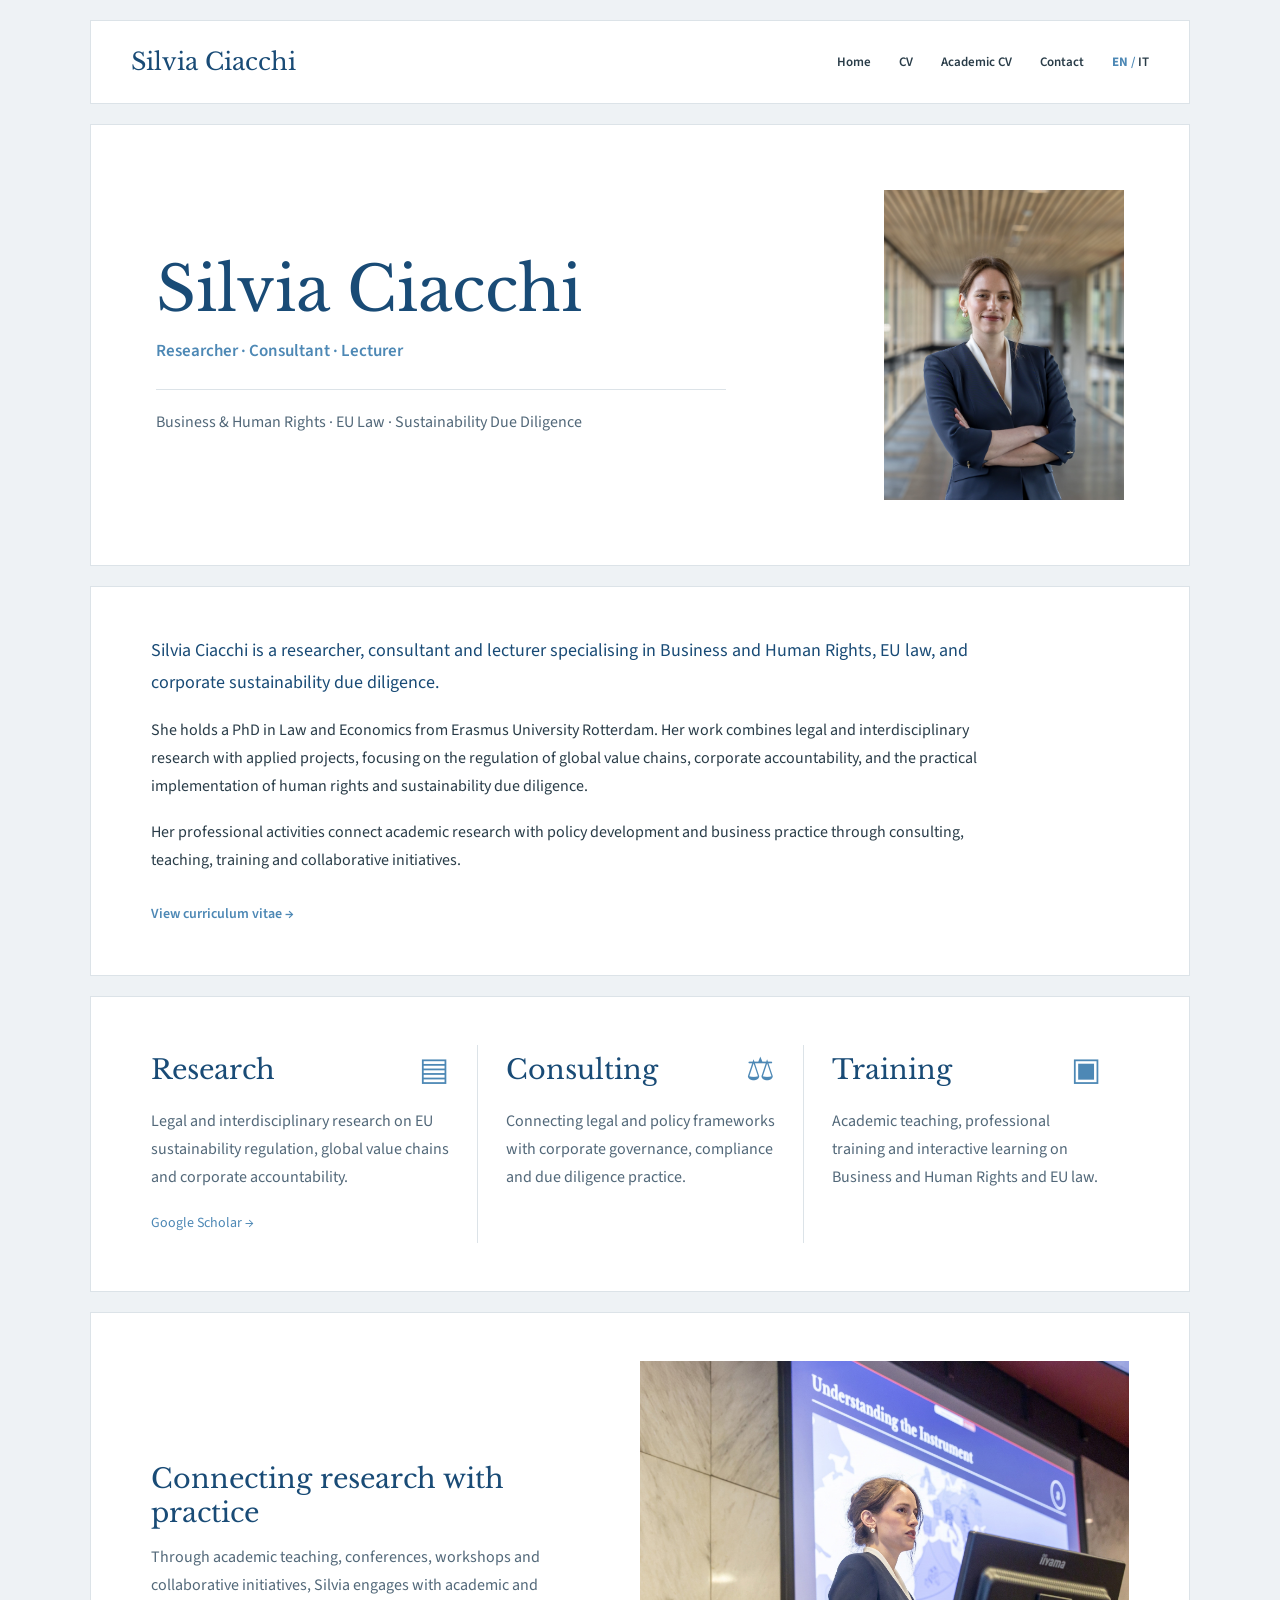
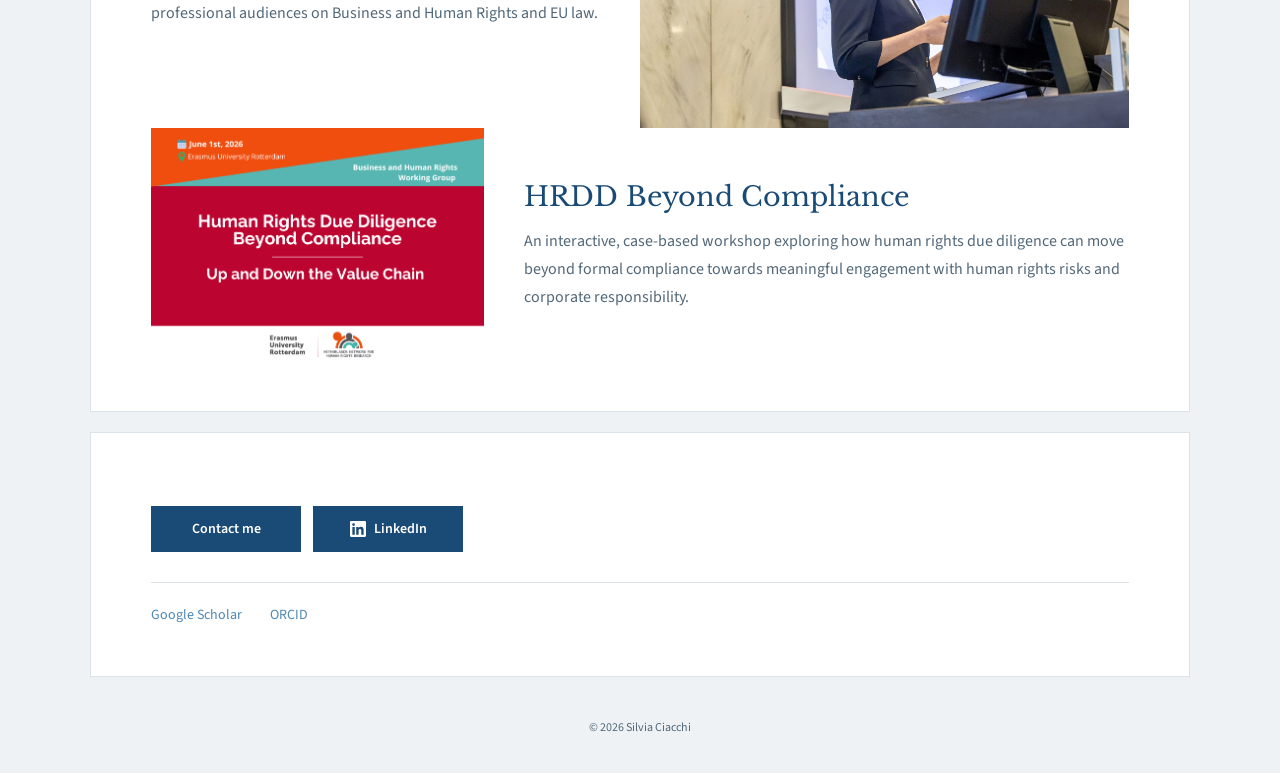
==== index.html @ ef424be8 "Update index.html" ====
<!DOCTYPE html>
<html lang="en">

<head>
  <meta charset="UTF-8">
  <meta name="viewport" content="width=device-width, initial-scale=1.0">

  <meta name="description"
        content="Silvia Ciacchi is a researcher, consultant and lecturer specialising in Business and Human Rights, EU law and sustainability due diligence.">

  <title>Silvia Ciacchi | Researcher, Consultant & Lecturer</title>

  <link rel="stylesheet" href="style.css">
</head>
  
<body>


<!-- NAVIGATION -->
<header>
  <nav>
    <a class="name" href="index.html">Silvia Ciacchi</a>

    <div class="nav-links">
      <a href="index.html">Home</a>
      <a href="cv.html">CV</a>
      <a href="/assets/Ciacchi_Academic_CV.pdf"
       class="cv-button"
       target="_blank"
       rel="noopener noreferrer">
        Academic CV
      </a>
      <a href="#contact">Contact</a>

      <span class="language-switch">
        <strong>EN</strong> /
        <a href="index-ITA.html">IT</a>
      </span>
    </div>
  </nav>
</header>

<main id="home">



<!-- INTRODUCTION -->
<div class="hero">

  <div class="hero-content">

    <h1>Silvia Ciacchi</h1>

    <p class="professional-title">
      Researcher · Consultant · Lecturer
    </p>

    <p class="intro">
      Business &amp; Human Rights · EU Law ·
      Sustainability Due Diligence
    </p>

  </div>

  <img
    src="images/Portrait.jpg"
    alt="Portrait of Silvia Ciacchi"
    class="portrait-photo"
  >

</div>


    <!-- BIOGRAPHY -->
    <section class="biography">

      <p>
        Silvia Ciacchi is a researcher, consultant and lecturer
        specialising in Business and Human Rights, EU law,
        and corporate sustainability due diligence.
      </p>

      <p>
        She holds a PhD in Law and Economics from Erasmus
        University Rotterdam. Her work combines legal and
        interdisciplinary research with applied projects,
        focusing on the regulation of global value chains,
        corporate accountability, and the practical
        implementation of human rights and sustainability
        due diligence.
      </p>

      <p>
        Her professional activities connect academic research
        with policy development and business practice through
        consulting, teaching, training and collaborative
        initiatives.
      </p>

      <a class="text-link" href="cv.html">
        View curriculum vitae →
      </a>

    </section>

    <!-- AREAS OF WORK -->
    <section class="expertise">

      <div class="cards">

        <div class="card">
          <div class="card-heading">
            <h3>Research</h3>
            <span class="card-icon" aria-hidden="true">▤</span>
          </div>

          <p>
            Legal and interdisciplinary research on EU
            sustainability regulation, global value chains
            and corporate accountability.
          </p>

          <a href="https://scholar.google.com/citations?user=fUkSAy0AAAAJ&amp;hl=en"
             target="_blank"
             rel="noopener noreferrer">
            Google Scholar →
          </a>
        </div>

        <div class="card">
          <div class="card-heading">
            <h3>Consulting</h3>
            <span class="card-icon" aria-hidden="true">⚖</span>
          </div>

          <p>
            Connecting legal and policy frameworks with
            corporate governance, compliance and
            due diligence practice.
          </p>
        </div>

        <div class="card">
          <div class="card-heading">
            <h3>Training</h3>
            <span class="card-icon" aria-hidden="true">▣</span>
          </div>

          <p>
            Academic teaching, professional training and
            interactive learning on Business and Human
            Rights and EU law.
          </p>
        </div>

      </div>

    </section>

    <!-- ACTIVITIES -->
    <section class="activities">

      <div class="activity-overview">

        <div>
          <h3>Connecting research with practice</h3>

          <p>
            Through academic teaching, conferences, workshops
            and collaborative initiatives, Silvia engages
            with academic and professional audiences on
            Business and Human Rights and EU law.
          </p>
        </div>

      
<img
  src="images/Presentation%20Pic.jpg"
  alt="Silvia Ciacchi during an academic presentation"
  class="activity-photo"
>


      </div>

      <div class="featured-work">

        <div class="featured-content">

   
<img
  src="images/BHR%20WG%20Workshop%20Visual2.png"
  alt="Business and Human Rights Working Group workshop"
  class="workshop-photo"
>


          <div>
            <h3>HRDD Beyond Compliance</h3>

            <p>
              An interactive, case-based workshop exploring
              how human rights due diligence can move beyond
              formal compliance towards meaningful engagement
              with human rights risks and corporate
              responsibility.
            </p>
          </div>

        </div>

      </div>

    </section>

  
<!-- CONTACT -->
<section id="contact" class="contact">

  <div class="contact-area">

  <details class="contact-details">

    <summary class="button contact-trigger">
      Contact me
    </summary>

    <div class="contact-panel">

      <form action="https://formspree.io/f/YOUR_FORM_ID"
            method="POST"
            class="contact-form">

        <input type="text"
               name="name"
               placeholder="Your name"
               aria-label="Your name"
               required>

        <input type="email"
               name="email"
               placeholder="Your email"
               aria-label="Your email"
               required>

        <textarea name="message"
                  placeholder="Your message"
                  aria-label="Your message"
                  rows="4"
                  required></textarea>

        <input type="text"
               name="_gotcha"
               class="honeypot"
               tabindex="-1"
               autocomplete="off"
               aria-hidden="true">

        <button type="submit" class="button">
          Send message
        </button>

      </form>

    </div>

  </details>

  <a class="button linkedin-button"
     href="https://www.linkedin.com/in/silvia-ciacchi/"
     target="_blank"
     rel="noopener noreferrer">

    <svg xmlns="http://www.w3.org/2000/svg"
         width="16"
         height="16"
         viewBox="0 0 24 24"
         fill="currentColor"
         aria-hidden="true">
      <path d="M20.447 20.452h-3.554v-5.569c0-1.328-.027-3.037-1.852-3.037-1.853 0-2.136 1.445-2.136 2.939v5.667H9.35V9h3.414v1.561h.049c.476-.9 1.637-1.85 3.37-1.85 3.601 0 4.267 2.37 4.267 5.455v6.286zM5.337 7.433a2.062 2.062 0 1 1 0-4.124 2.062 2.062 0 0 1 0 4.124zM7.119 20.452H3.555V9h3.564v11.452zM22.225 0H1.771C.792 0 0 .774 0 1.729v20.542C0 23.227.792 24 1.771 24h20.451C23.2 24 24 23.227 24 22.271V1.729C24 .774 23.2 0 22.225 0z"/>
    </svg>

    LinkedIn
  </a>

</div>

 

<!-- Academic profiles -->
<div class="academic-links">

  <a href="https://scholar.google.com/citations?user=fUkSAy0AAAAJ&amp;hl=en"
     target="_blank"
     rel="noopener noreferrer"
     class="academic-button">
    Google Scholar
  </a>

  <a href="https://orcid.org/0009-0004-3388-6976"
     target="_blank"
     rel="noopener noreferrer"
     class="academic-button">

    <img
      src="https://orcid.org/sites/default/files/images/orcid_16x16.png"
      alt=""
      class="orcid-icon">

    ORCID
  </a>

</div>

</section>


</main>

  <!-- FOOTER -->
  <footer>
    © 2026 Silvia Ciacchi
  </footer>

</body>
</html>
---- style.css ----
@import url('https://fonts.googleapis.com/css2?family=Libre+Baskerville:wght@400;700&family=Source+Sans+3:wght@400;500;600;700&display=swap');

/* COLOURS AND GENERAL SETTINGS */

:root {
  --navy: #194B76;
  --blue: #4D88B5;
  --background: #eef2f5;
  --white: #ffffff;
  --text: #293c48;
  --muted: #526879;
  --line: #dce3e8;
}

* {
  box-sizing: border-box;
}

html {
  scroll-behavior: smooth;
}

body {
  margin: 0;
  padding: 0 20px;
  background: var(--background);
  color: var(--text);
  font-family: 'Source Sans 3', sans-serif;
  font-size: 16px;
  line-height: 1.75;
}

a {
  color: var(--blue);
}

h1,
h2,
h3 {
  color: var(--navy);
  font-family: 'Libre Baskerville', Georgia, serif;
  font-weight: 400;
}

/* GENERAL PAGE CONTAINERS */

header,
.hero,
section {
  max-width: 1100px;
  margin: 20px auto;
  background: var(--white);
  border: 1px solid var(--line);
  border-radius: 0;
  box-shadow: none;
}

/* NAVIGATION */

header {
  padding: 20px 40px;
}

nav,
.nav-links {
  display: flex;
  align-items: center;
}

nav {
  justify-content: space-between;
  gap: 24px;
}

.name {
  color: var(--navy);
   font-family: 'Libre Baskerville', Georgia, serif;
  font-size: 24px;
  text-decoration: none;
}

.nav-links {
  gap: 28px;
}

.nav-links a,
.language-switch {
  font-size: 13px;
  font-weight: 600;
  text-decoration: none;
}

.nav-links a {
  color: var(--text);
}

.nav-links a:hover {
  color: var(--blue);
}

.language-switch {
  color: var(--blue);
}

/* HOMEPAGE INTRODUCTION */

.hero {
  display: flex;
  align-items: center;
  justify-content: space-between;
  gap: 50px;
  padding: 65px;
}

.hero-content {
  flex: 1;
  min-width: 0;
}

.hero h1 {
  margin: 0 0 12px;
  font-size: clamp(42px, 5vw, 62px);
  line-height: 1.15;
}

.professional-title {
  margin: 0 0 22px;
  color: var(--blue);
  font-size: 17px;
  font-weight: 600;
}

.intro {
  max-width: 570px;
  margin: 0;
  padding-top: 18px;
  border-top: 1px solid var(--line);
  color: var(--muted);
  font-size: 16px;
}

/* PORTRAIT PHOTOGRAPH */

.hero img.portrait-photo {
  display: block;
  width: 240px;
  min-width: 240px;
  max-width: 240px;
  height: 310px;
  object-fit: cover;
  object-position: center;
  flex: 0 0 240px;
  image-rendering: auto;
}

/* GENERAL HOMEPAGE SECTIONS */

section {
  padding: 48px 60px;
}

section p {
  margin-top: 0;
}

/* BIOGRAPHY */

.biography p {
  max-width: 860px;
  margin-bottom: 18px;
}

.biography p:first-child {
  font-size: 18px;
  color: var(--navy);
}

.text-link {
  display: inline-block;
  margin-top: 10px;
  color: var(--blue);
  font-size: 14px;
  font-weight: 600;
  text-decoration: none;
}

.text-link:hover {
  text-decoration: underline;
}

/* AREAS OF WORK */

.cards {
  display: grid;
  grid-template-columns: repeat(3, minmax(0, 1fr));
}

.card {
  display: flex;
  flex-direction: column;
  padding: 8px 28px 8px 0;
}

.card + .card {
  padding-left: 28px;
  border-left: 1px solid var(--line);
}

.card-heading {
  display: flex;
  align-items: center;
  justify-content: space-between;
  gap: 12px;
  margin-bottom: 20px;
}

.card h3,
.activity-overview h3,
.featured-content h3 {
  margin: 0;
  font-size: 27px;
  line-height: 1.25;
}

.card-icon {
  color: var(--blue);
  font-size: 32px;
  line-height: 1;
}

.card p {
  margin: 0 0 20px;
  color: var(--muted);
  font-size: 16px;
  line-height: 1.75;
}

.card a {
  margin-top: auto;
  font-size: 14px;
  text-decoration: none;
}

.card a:hover {
  text-decoration: underline;
}

/* ACTIVITIES */

.activity-overview,
.featured-content {
  display: flex;
  align-items: center;
  gap: 40px;
}

.activity-overview > div:first-child,
.featured-content > div:last-child {
  flex: 1;
  min-width: 0;
}

.activity-overview p,
.featured-content p {
  margin: 14px 0 0;
  color: var(--muted);
}

/* PRESENTATION IMAGE */

.activity-overview img.activity-photo {
  display: block;
  width: 50%;
  max-width: 50%;
  height: auto;
  aspect-ratio: 4 / 3;
  object-fit: cover;
  flex: 0 0 50%;
}

/* WORKSHOP IMAGE */

.featured-content img.workshop-photo {
  display: block;
  width: 34%;
  max-width: 34%;
  height: auto;
  aspect-ratio: auto;
  object-fit: contain;
  flex: 0 0 34%;
}



/* PUBLICATIONS */

.publications {
  padding-top: 40px;
  padding-bottom: 40px;
}

.publication-placeholder {
  margin-bottom: 14px;
  color: var(--muted);
  font-size: 15px;
  font-style: italic;
}

/* CONTACT */

.contact > p {
  max-width: 720px;
  font-size: 17px;
}

.contact-buttons {
  display: flex;
  flex-wrap: wrap;
  gap: 12px;
  margin-top: 25px;
}

.button {
  display: inline-block;
  padding: 10px 24px;
  border: 1px solid var(--navy);
  border-radius: 0;
  background: var(--navy);
  color: white;
  font-size: 14px;
  font-weight: 600;
  text-decoration: none;
}

.button:hover {
  background: var(--blue);
  border-color: var(--blue);
}

.button-outline {
  background: white;
  color: var(--navy);
}

.button-outline:hover {
  color: white;
}

.academic-links {
  display: flex;
  flex-wrap: wrap;
  gap: 25px;
  margin-top: 30px;
  padding-top: 20px;
  border-top: 1px solid var(--line);
}

.academic-links a {
  font-size: 14px;
  text-decoration: none;
}

.academic-links a:hover {
  text-decoration: underline;
}

/* CURRICULUM VITAE */

.cv-page {
  max-width: 1100px;
  margin: 20px auto;
  padding: 55px 65px;
  background: var(--white);
  border: 1px solid var(--line);
}

.cv-page h1 {
  font-size: 52px;
  line-height: 1.2;
  margin: 0 0 30px;
}

.cv-section {
  margin-top: 40px;
  padding-top: 30px;
  border-top: 1px solid var(--line);
}

.cv-section h2 {
  font-size: 32px;
  margin: 0 0 30px;
}

.cv-entry {
  display: grid;
  grid-template-columns: 155px minmax(0, 1fr);
  gap: 30px;
  margin-bottom: 35px;
}

.cv-date {
  color: var(--blue);
  font-size: 13px;
  font-weight: 600;
  padding-top: 5px;
}

.cv-entry h3 {
  font-size: 23px;
  line-height: 1.3;
  margin: 0 0 6px;
}

.cv-organisation {
  font-size: 15px;
  font-weight: 600;
  margin: 0 0 8px;
}

.cv-entry p:not(.cv-organisation) {
  color: var(--muted);
  font-size: 15px;
  line-height: 1.7;
  margin: 0;
}

.cv-links {
  display: flex;
  flex-wrap: wrap;
  gap: 25px;
  margin-top: 30px;
  padding-top: 25px;
  border-top: 1px solid var(--line);
}

.cv-links a {
  color: var(--blue);
  font-size: 14px;
  font-weight: 600;
  text-decoration: none;
}

/* FOOTER */

footer {
  padding: 20px 20px 35px;
  color: var(--muted);
  font-size: 12px;
  text-align: center;
}

/* TABLETS */

@media (max-width: 1150px) {
  header,
  .hero,
  section,
  .cv-page {
    margin-left: auto;
    margin-right: auto;
  }
}

/* MOBILE */

@media (max-width: 700px) {
  body {
    padding: 0 12px;
  }

  header {
    padding: 18px 24px;
  }

  nav {
    align-items: flex-start;
    flex-direction: column;
    gap: 12px;
  }

  .nav-links {
    flex-wrap: wrap;
    gap: 16px;
  }

  .hero {
    padding: 35px 26px;
    gap: 20px;
  }

  .hero h1 {
    font-size: 39px;
  }

  .professional-title {
    font-size: 15px;
  }

  .hero img.portrait-photo {
    width: 95px;
    min-width: 95px;
    max-width: 95px;
    height: 125px;
    flex: 0 0 95px;
  }

  section {
    padding: 32px 26px;
  }

  .cards {
    grid-template-columns: 1fr;
  }

  .card,
  .card + .card {
    padding: 22px 0;
    border-left: 0;
  }

  .card + .card {
    border-top: 1px solid var(--line);
  }

  .activity-overview,
  .featured-content {
    flex-direction: column;
    align-items: stretch;
    gap: 22px;
  }

  .activity-overview img.activity-photo,
  .featured-content img.workshop-photo {
    width: 100%;
    max-width: 100%;
    flex: 0 0 auto;
  }

  .cv-page {
    padding: 35px 26px;
  }

  .cv-page h1 {
    font-size: 39px;
  }

  .cv-entry {
    grid-template-columns: 1fr;
    gap: 5px;
  }

  .cv-section h2 {
    font-size: 28px;
  }
}

/* SMALL PHONES */

@media (max-width: 420px) {
  .hero {
    flex-direction: column-reverse;
    align-items: flex-start;
  }

  .hero img.portrait-photo {
    width: 110px;
    min-width: 110px;
    max-width: 110px;
    height: 140px;
    flex: 0 0 110px;
  }
}


/* ORCID ICON */
.orcid-link {
  display: inline-flex;
  align-items: center;
  gap: 6px;
  text-decoration: none;
}

.orcid-link img {
  flex-shrink: 0;
}

/* Contact area layout */

.contact-area {
  display: flex;
  flex-direction: row;
  align-items: flex-start;
  justify-content: flex-start;
  flex-wrap: wrap;
  gap: 12px;
  margin-top: 25px;
}

/* Contact me / LinkedIn buttons */

.contact-area .contact-trigger,
.contact-area > .linkedin-button {
  display: inline-flex;
  align-items: center;
  justify-content: center;
  gap: 8px;

  width: 150px;
  height: 46px;
  min-width: 150px;

  padding: 0 16px;
  margin: 0;

  box-sizing: border-box;
  border: 1px solid var(--navy);
  border-radius: 0;

  background-color: var(--navy);
  color: #ffffff;

  font-family: 'Source Sans 3', sans-serif;
  font-size: 14px;
  font-weight: 600;
  line-height: 1;
  text-decoration: none;
  cursor: pointer;
}

.contact-area .contact-trigger:hover,
.contact-area > .linkedin-button:hover {
  background-color: var(--blue);
  border-color: var(--blue);
  color: #ffffff;
}

/* CONTACT FORM */

.contact-details {
  position: relative;
}

.contact-trigger {
  list-style: none;
}

.contact-trigger::-webkit-details-marker {
  display: none;
}

.contact-panel {
  position: absolute;
  top: calc(100% + 12px);
  left: 0;
  z-index: 10;

  width: 380px;
  max-width: calc(100vw - 48px);
  padding: 20px;

  background: var(--white);
  border: 1px solid var(--line);
  box-shadow: 0 8px 24px rgba(23, 46, 64, 0.12);
}

/* Form layout */

.contact-form {
  display: grid;
  grid-template-columns: repeat(2, minmax(0, 1fr));
  gap: 12px;
}

/* Input fields */

.contact-form input,
.contact-form textarea {
  width: 100%;
  min-width: 0;
  padding: 11px 12px;

  border: 1px solid var(--line);
  border-radius: 0;

  background: white;
  color: var(--text);

  font-family: 'Source Sans 3', sans-serif;
  font-size: 14px;
  line-height: 1.5;
}

/* Message occupies the full second row */

.contact-form textarea {
  grid-column: 1 / -1;
  min-height: 110px;
  resize: vertical;
}

/* Send button */

.contact-form button {
  grid-column: 1 / -1;
  justify-self: start;
  cursor: pointer;
}

/* Hide spam protection field */

.contact-form .honeypot {
  display: none;
}

/* Small screens */

@media (max-width: 420px) {
  .contact-panel {
    width: calc(100vw - 48px);
  }
}
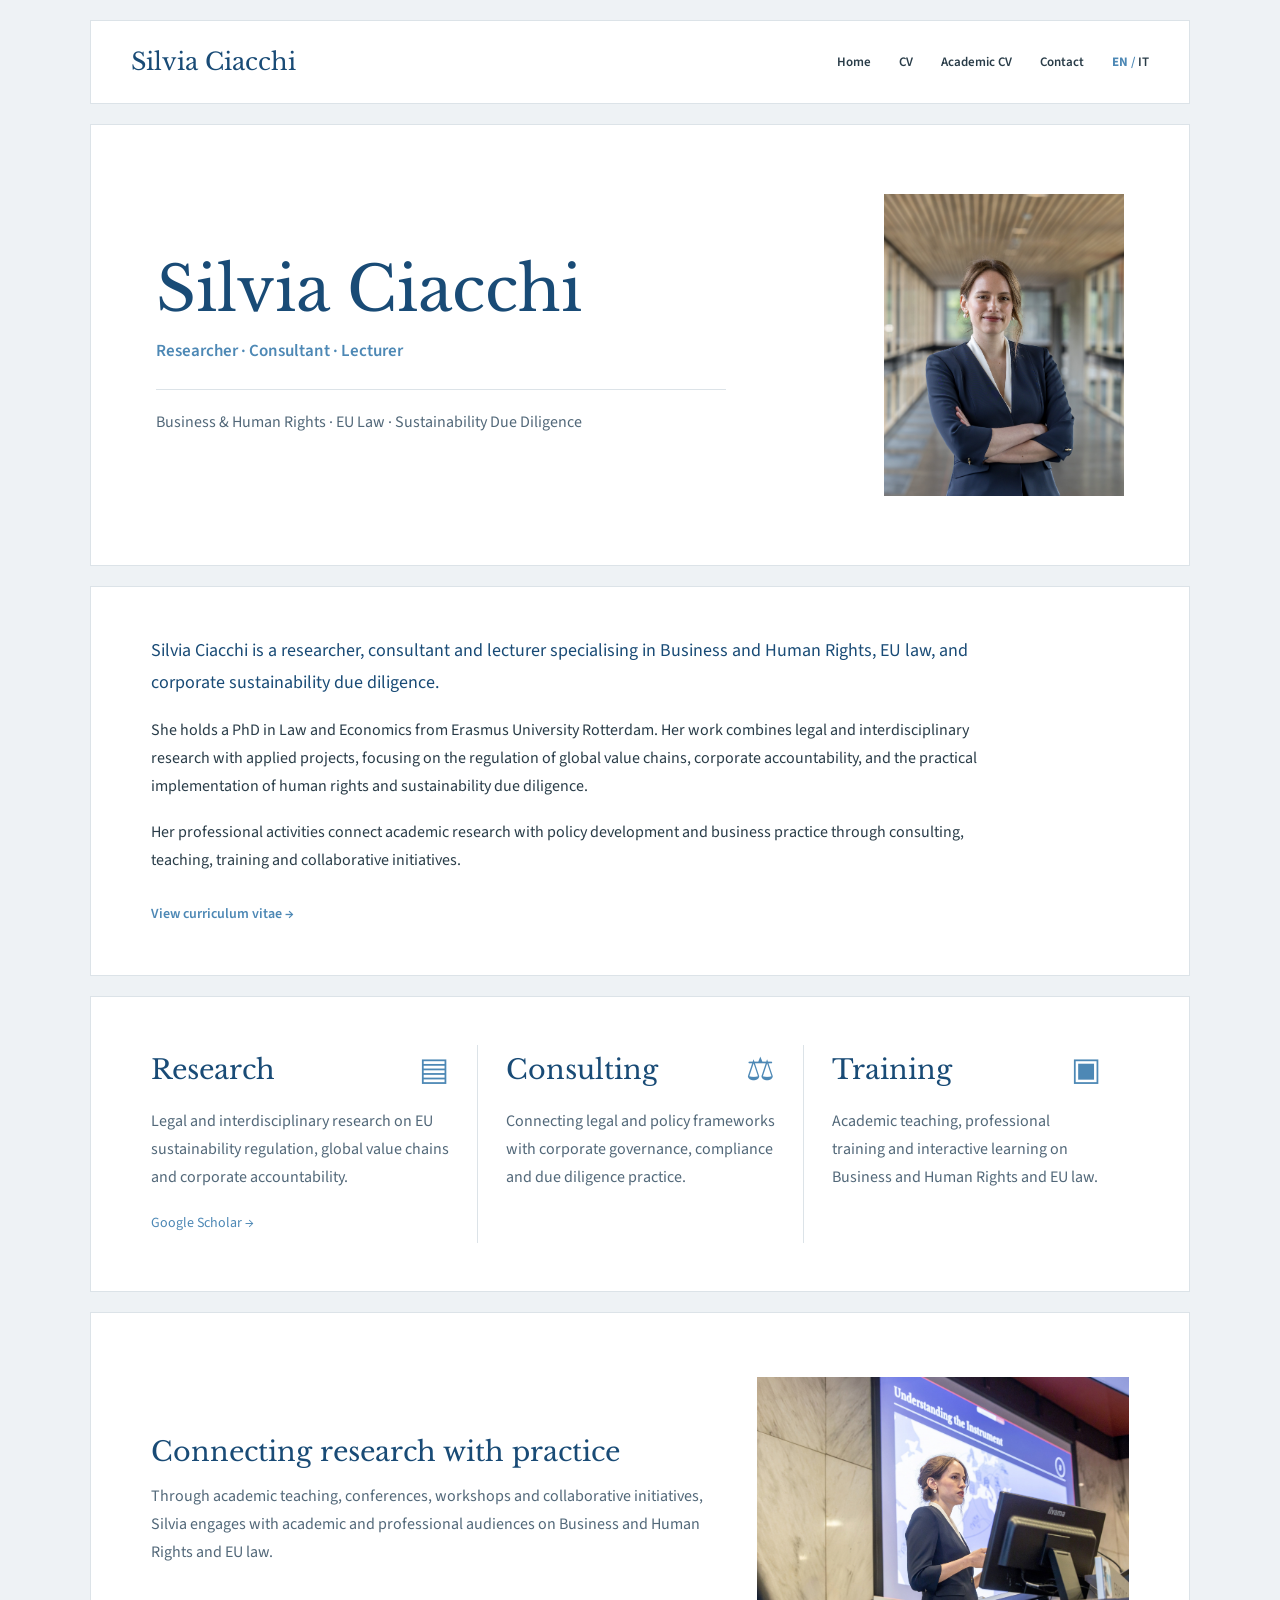
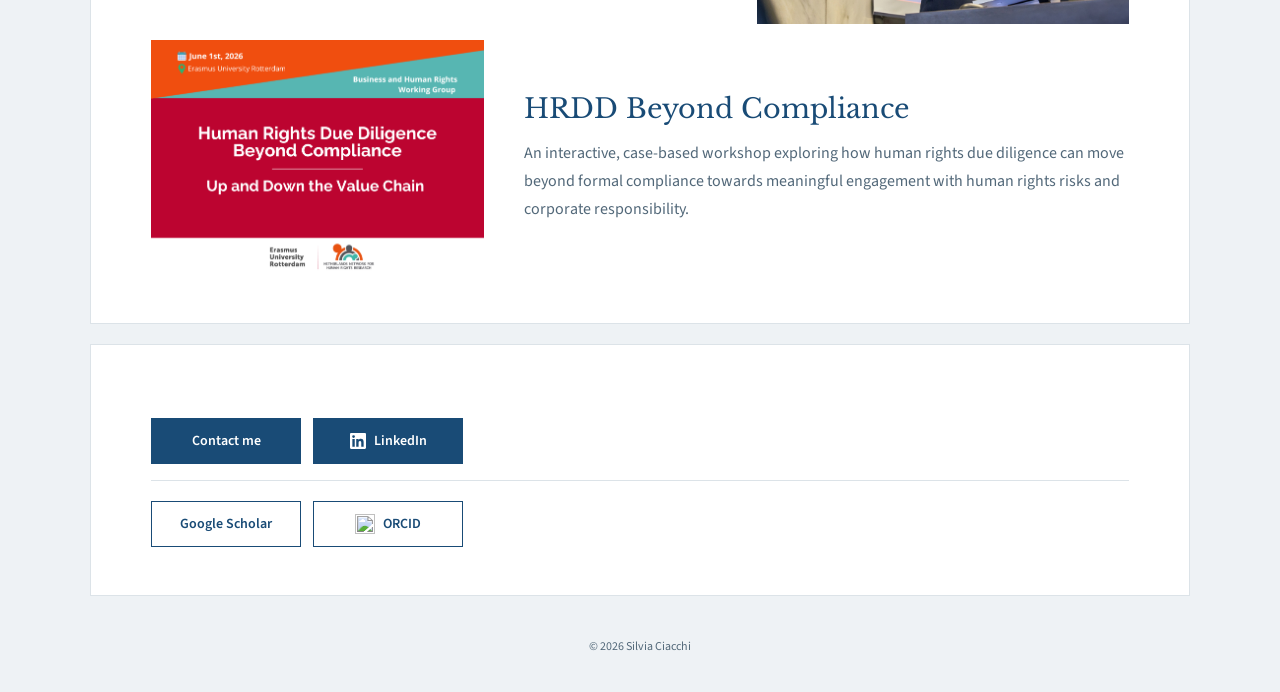
==== commit 74d50bcf: "Update index.html" ====
--- a/index.html
+++ b/index.html
@@ -12,6 +12,11 @@
   <title>Silvia Ciacchi | Researcher, Consultant & Lecturer</title>
 
   <link rel="stylesheet" href="style.css">
+
+<link rel="icon" type="image/svg+xml"
+  href="data:image/svg+xml,%3Csvg xmlns='http://www.w3.org/2000/svg' viewBox='0 0 100 100'%3E%3Crect width='100' height='100' fill='%2312365A'/%3E%3Ctext x='50' y='66' text-anchor='middle' font-family='Georgia,serif' font-size='43' fill='%23F9F7F2'%3ESC%3C/text%3E%3C/svg%3E">
+
+  
 </head>
   
 <body>
--- a/style.css
+++ b/style.css
@@ -148,7 +148,7 @@
   min-width: 240px;
   max-width: 240px;
   height: 310px;
-  object-fit: cover;
+  object-fit: contain;
   object-position: center;
   flex: 0 0 240px;
   image-rendering: auto;
@@ -271,12 +271,12 @@
 
 .activity-overview img.activity-photo {
   display: block;
-  width: 50%;
-  max-width: 50%;
+  width: 38%;
+  max-width: 38%;
   height: auto;
   aspect-ratio: 4 / 3;
-  object-fit: cover;
-  flex: 0 0 50%;
+  object-fit: contain;
+  flex: 0 0 38%;
 }
 
 /* WORKSHOP IMAGE */
@@ -573,17 +573,57 @@
 }
 
 
-/* ORCID ICON */
-.orcid-link {
+
+/* ACADEMIC PROFILE BUTTONS */
+
+.academic-links {
+  display: flex;
+  flex-wrap: wrap;
+  gap: 12px;
+  margin-top: 16px;
+}
+
+.academic-links .academic-button {
   display: inline-flex;
   align-items: center;
-  gap: 6px;
-  text-decoration: none;
-}
-
-.orcid-link img {
+  justify-content: center;
+  gap: 8px;
+
+  width: 150px;
+  height: 46px;
+  box-sizing: border-box;
+
+  padding: 0 12px;
+  border: 1px solid var(--navy);
+  border-radius: 0;
+
+  background-color: transparent;
+  color: var(--navy);
+
+  font-family: 'Source Sans 3', sans-serif;
+  font-size: 14px;
+  font-weight: 600;
+  line-height: 1;
+  text-decoration: none;
+
+  transition: background-color 0.2s, color 0.2s;
+}
+
+.academic-links .academic-button:hover {
+  background-color: var(--navy);
+  color: #ffffff;
+}
+
+/* ORCID ICON */
+
+.academic-links .orcid-icon {
+  display: block;
+  width: 20px;
+  height: 20px;
+  object-fit: contain;
   flex-shrink: 0;
 }
+
 
 /* Contact area layout */
 
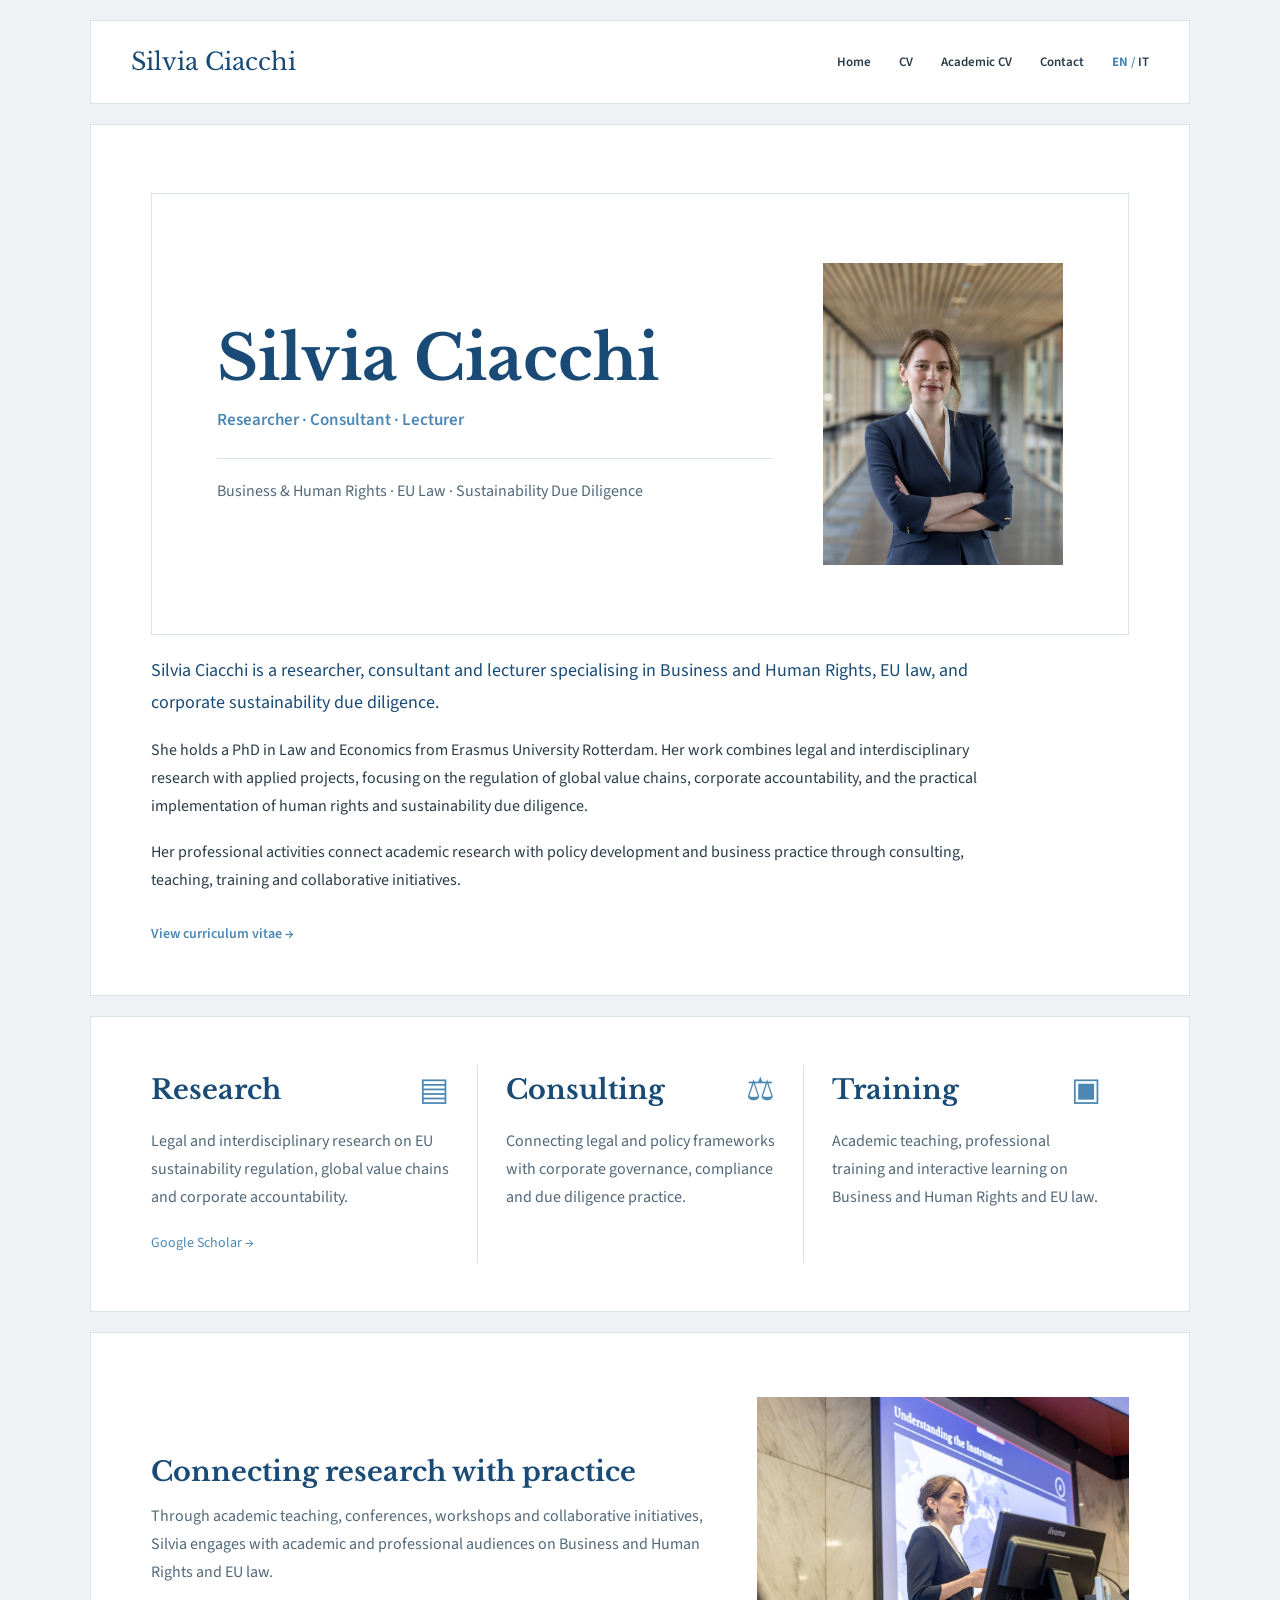
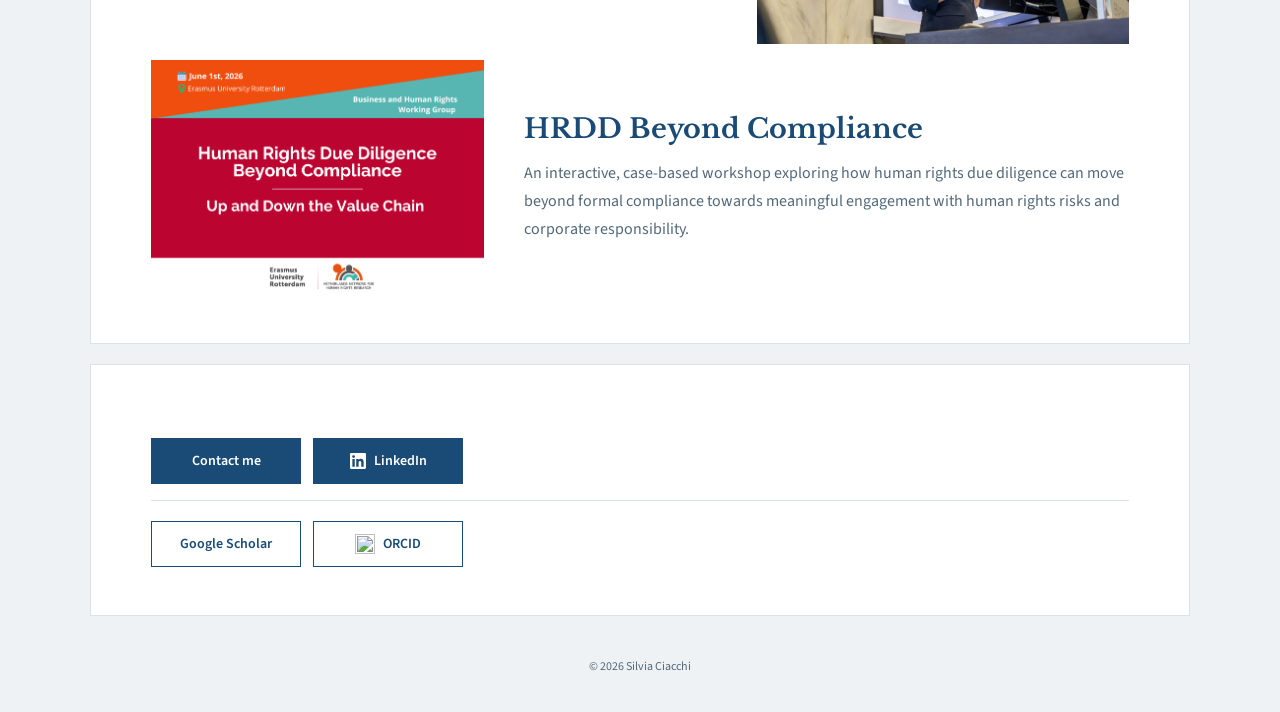
==== commit 53b5e134: "Update index.html" ====
--- a/index.html
+++ b/index.html
@@ -50,64 +50,68 @@
 
 
 
-<!-- INTRODUCTION -->
-<div class="hero">
-
-  <div class="hero-content">
-
-    <h1>Silvia Ciacchi</h1>
-
-    <p class="professional-title">
-      Researcher · Consultant · Lecturer
+
+<!-- INTRODUCTION AND BIOGRAPHY -->
+<section class="profile">
+
+  <div class="hero">
+
+    <div class="hero-content">
+
+      <h1>Silvia Ciacchi</h1>
+
+      <p class="professional-title">
+        Researcher · Consultant · Lecturer
+      </p>
+
+      <p class="intro">
+        Business &amp; Human Rights · EU Law ·
+        Sustainability Due Diligence
+      </p>
+
+    </div>
+
+    <img
+      src="images/Portrait.jpg"
+      alt="Portrait of Silvia Ciacchi"
+      class="portrait-photo"
+    >
+
+  </div>
+
+  <div class="biography">
+
+    <p>
+      Silvia Ciacchi is a researcher, consultant and lecturer
+      specialising in Business and Human Rights, EU law,
+      and corporate sustainability due diligence.
     </p>
 
-    <p class="intro">
-      Business &amp; Human Rights · EU Law ·
-      Sustainability Due Diligence
+    <p>
+      She holds a PhD in Law and Economics from Erasmus
+      University Rotterdam. Her work combines legal and
+      interdisciplinary research with applied projects,
+      focusing on the regulation of global value chains,
+      corporate accountability, and the practical
+      implementation of human rights and sustainability
+      due diligence.
     </p>
 
+    <p>
+      Her professional activities connect academic research
+      with policy development and business practice through
+      consulting, teaching, training and collaborative
+      initiatives.
+    </p>
+
+    <a class="text-link" href="cv.html">
+      View curriculum vitae →
+    </a>
+
   </div>
 
-  <img
-    src="images/Portrait.jpg"
-    alt="Portrait of Silvia Ciacchi"
-    class="portrait-photo"
-  >
-
-</div>
-
-
-    <!-- BIOGRAPHY -->
-    <section class="biography">
-
-      <p>
-        Silvia Ciacchi is a researcher, consultant and lecturer
-        specialising in Business and Human Rights, EU law,
-        and corporate sustainability due diligence.
-      </p>
-
-      <p>
-        She holds a PhD in Law and Economics from Erasmus
-        University Rotterdam. Her work combines legal and
-        interdisciplinary research with applied projects,
-        focusing on the regulation of global value chains,
-        corporate accountability, and the practical
-        implementation of human rights and sustainability
-        due diligence.
-      </p>
-
-      <p>
-        Her professional activities connect academic research
-        with policy development and business practice through
-        consulting, teaching, training and collaborative
-        initiatives.
-      </p>
-
-      <a class="text-link" href="cv.html">
-        View curriculum vitae →
-      </a>
-
-    </section>
+</section>
+
 
     <!-- AREAS OF WORK -->
     <section class="expertise">
--- a/style.css
+++ b/style.css
@@ -40,7 +40,7 @@
 h3 {
   color: var(--navy);
   font-family: 'Libre Baskerville', Georgia, serif;
-  font-weight: 400;
+  font-weight: 700;
 }
 
 /* GENERAL PAGE CONTAINERS */
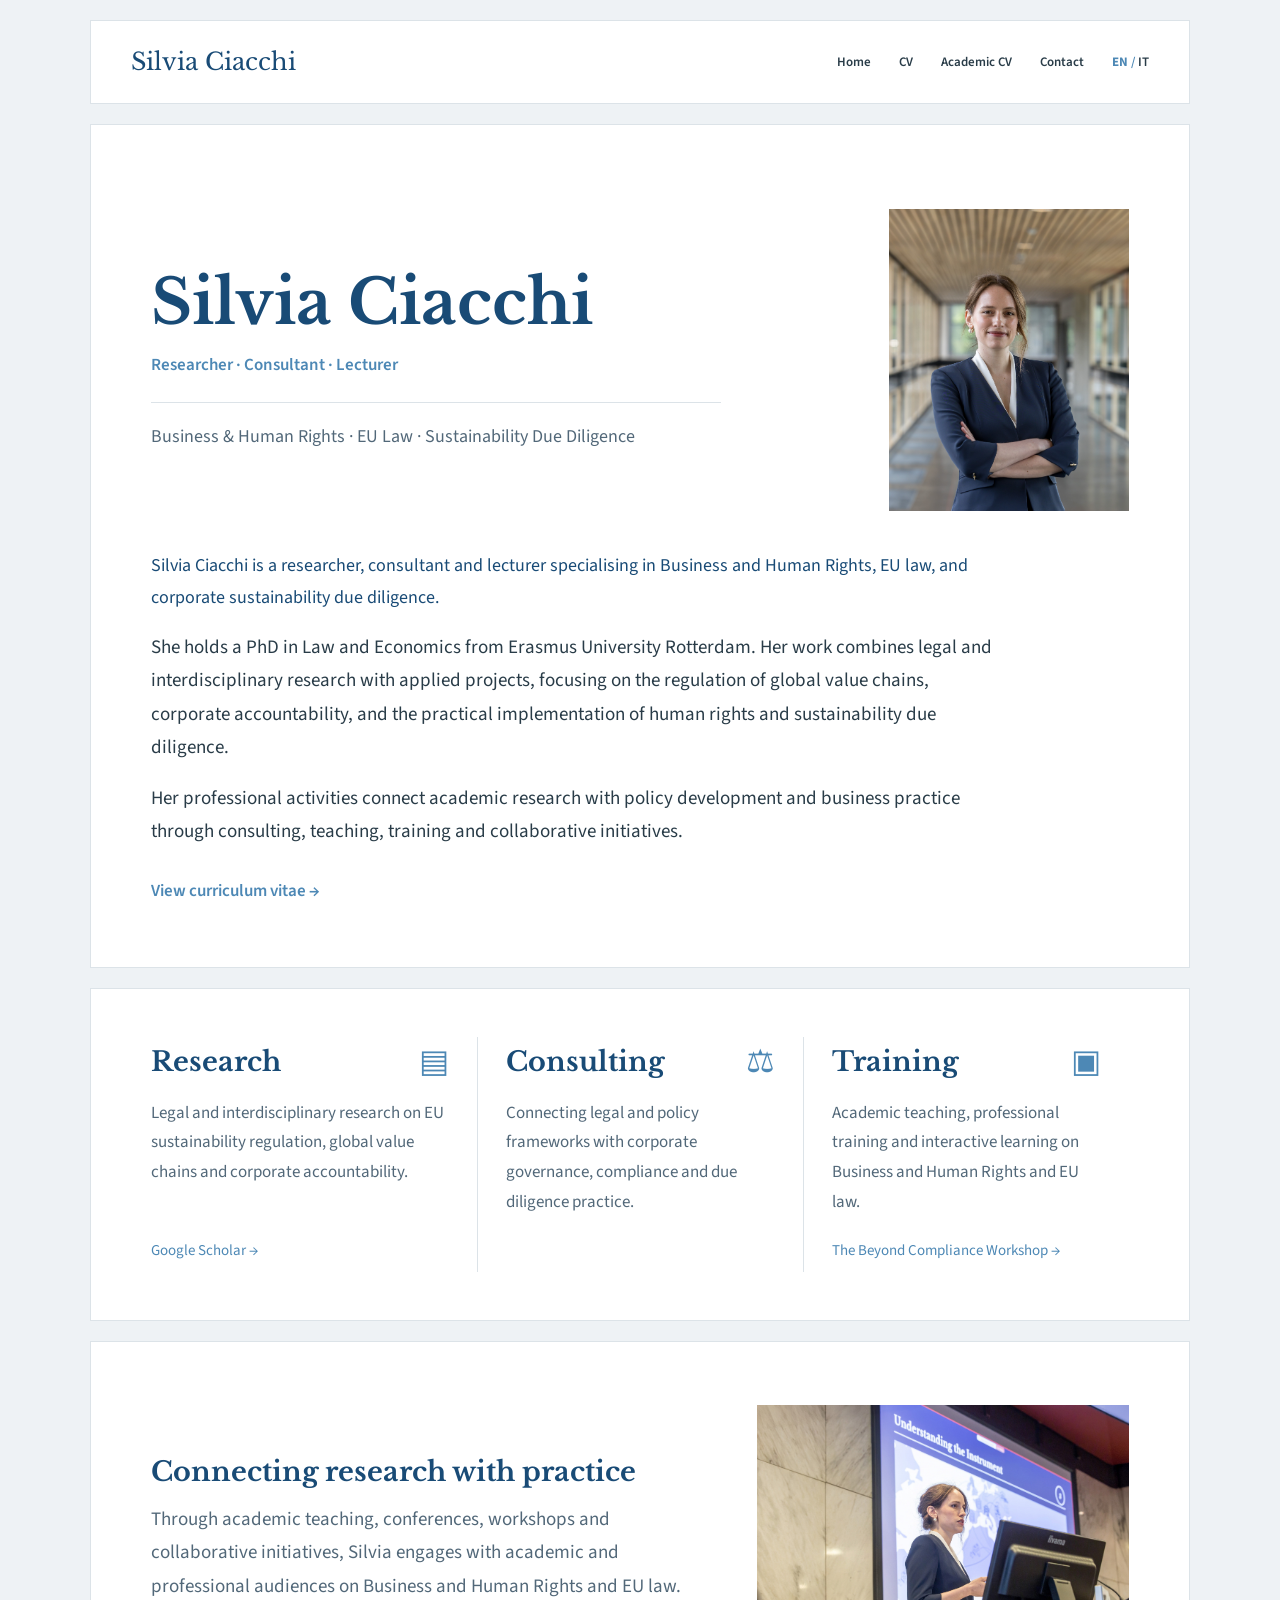
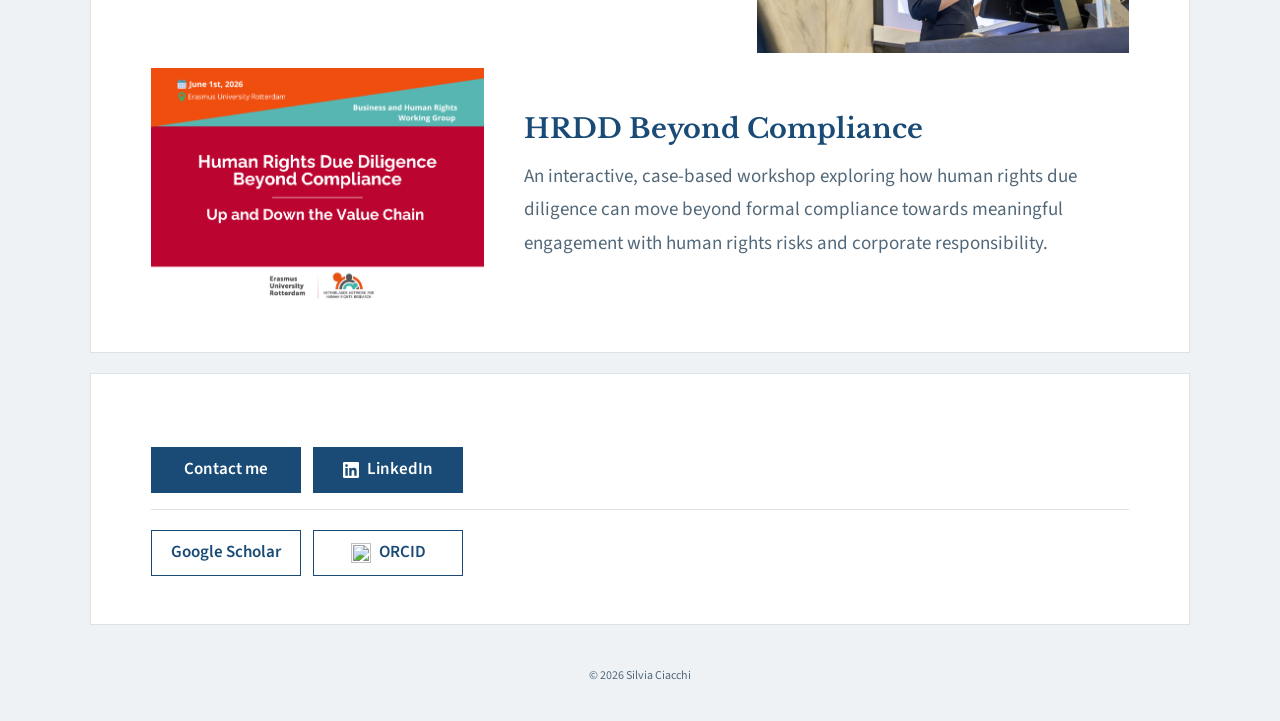
==== commit 431dc29e: "Update index.html" ====
--- a/index.html
+++ b/index.html
@@ -161,6 +161,11 @@
             interactive learning on Business and Human
             Rights and EU law.
           </p>
+            <a href="https://www.humanrightshere.com/post/human-rights-due-diligence-beyond-compliance-up-and-down-the-value-chain-insights-from-the-2026-annual-event-of-the-nnhrr-business-and-human-rights-working-group"
+             target="_blank"
+             rel="noopener noreferrer">
+            The Beyond Compliance Workshop →
+          </a>
         </div>
 
       </div>
--- a/style.css
+++ b/style.css
@@ -27,7 +27,7 @@
   background: var(--background);
   color: var(--text);
   font-family: 'Source Sans 3', sans-serif;
-  font-size: 16px;
+  font-size: 19px;
   line-height: 1.75;
 }
 
@@ -60,6 +60,9 @@
 
 header {
   padding: 20px 40px;
+    position: sticky;
+  top: 0;
+  z-index: 1000;
 }
 
 nav,
@@ -110,7 +113,7 @@
   align-items: center;
   justify-content: space-between;
   gap: 50px;
-  padding: 65px;
+  padding: 0px;
 }
 
 .hero-content {
@@ -137,7 +140,7 @@
   padding-top: 18px;
   border-top: 1px solid var(--line);
   color: var(--muted);
-  font-size: 16px;
+  font-size: 18px;
 }
 
 /* PORTRAIT PHOTOGRAPH */
@@ -180,7 +183,7 @@
   display: inline-block;
   margin-top: 10px;
   color: var(--blue);
-  font-size: 14px;
+  font-size: 17px;
   font-weight: 600;
   text-decoration: none;
 }
@@ -232,13 +235,13 @@
 .card p {
   margin: 0 0 20px;
   color: var(--muted);
-  font-size: 16px;
+  font-size: 17px;
   line-height: 1.75;
 }
 
 .card a {
   margin-top: auto;
-  font-size: 14px;
+  font-size: 15px;
   text-decoration: none;
 }
 
@@ -303,7 +306,7 @@
 .publication-placeholder {
   margin-bottom: 14px;
   color: var(--muted);
-  font-size: 15px;
+  font-size: 17px;
   font-style: italic;
 }
 
@@ -601,7 +604,7 @@
   color: var(--navy);
 
   font-family: 'Source Sans 3', sans-serif;
-  font-size: 14px;
+  font-size: 17px;
   font-weight: 600;
   line-height: 1;
   text-decoration: none;
@@ -661,7 +664,7 @@
   color: #ffffff;
 
   font-family: 'Source Sans 3', sans-serif;
-  font-size: 14px;
+  font-size: 17px;
   font-weight: 600;
   line-height: 1;
   text-decoration: none;
@@ -727,7 +730,7 @@
   color: var(--text);
 
   font-family: 'Source Sans 3', sans-serif;
-  font-size: 14px;
+  font-size: 17px;
   line-height: 1.5;
 }
 
@@ -760,3 +763,20 @@
     width: calc(100vw - 48px);
   }
 }
+
+/* UNIFIED PROFILE BOX */
+
+.profile {
+  border: 1px solid var(--line);
+  padding: 60px;
+}
+
+.profile .hero {
+  border: none;
+  padding: 0;
+}
+
+.profile .biography {
+  margin-top: 35px;
+  padding: 0;
+}
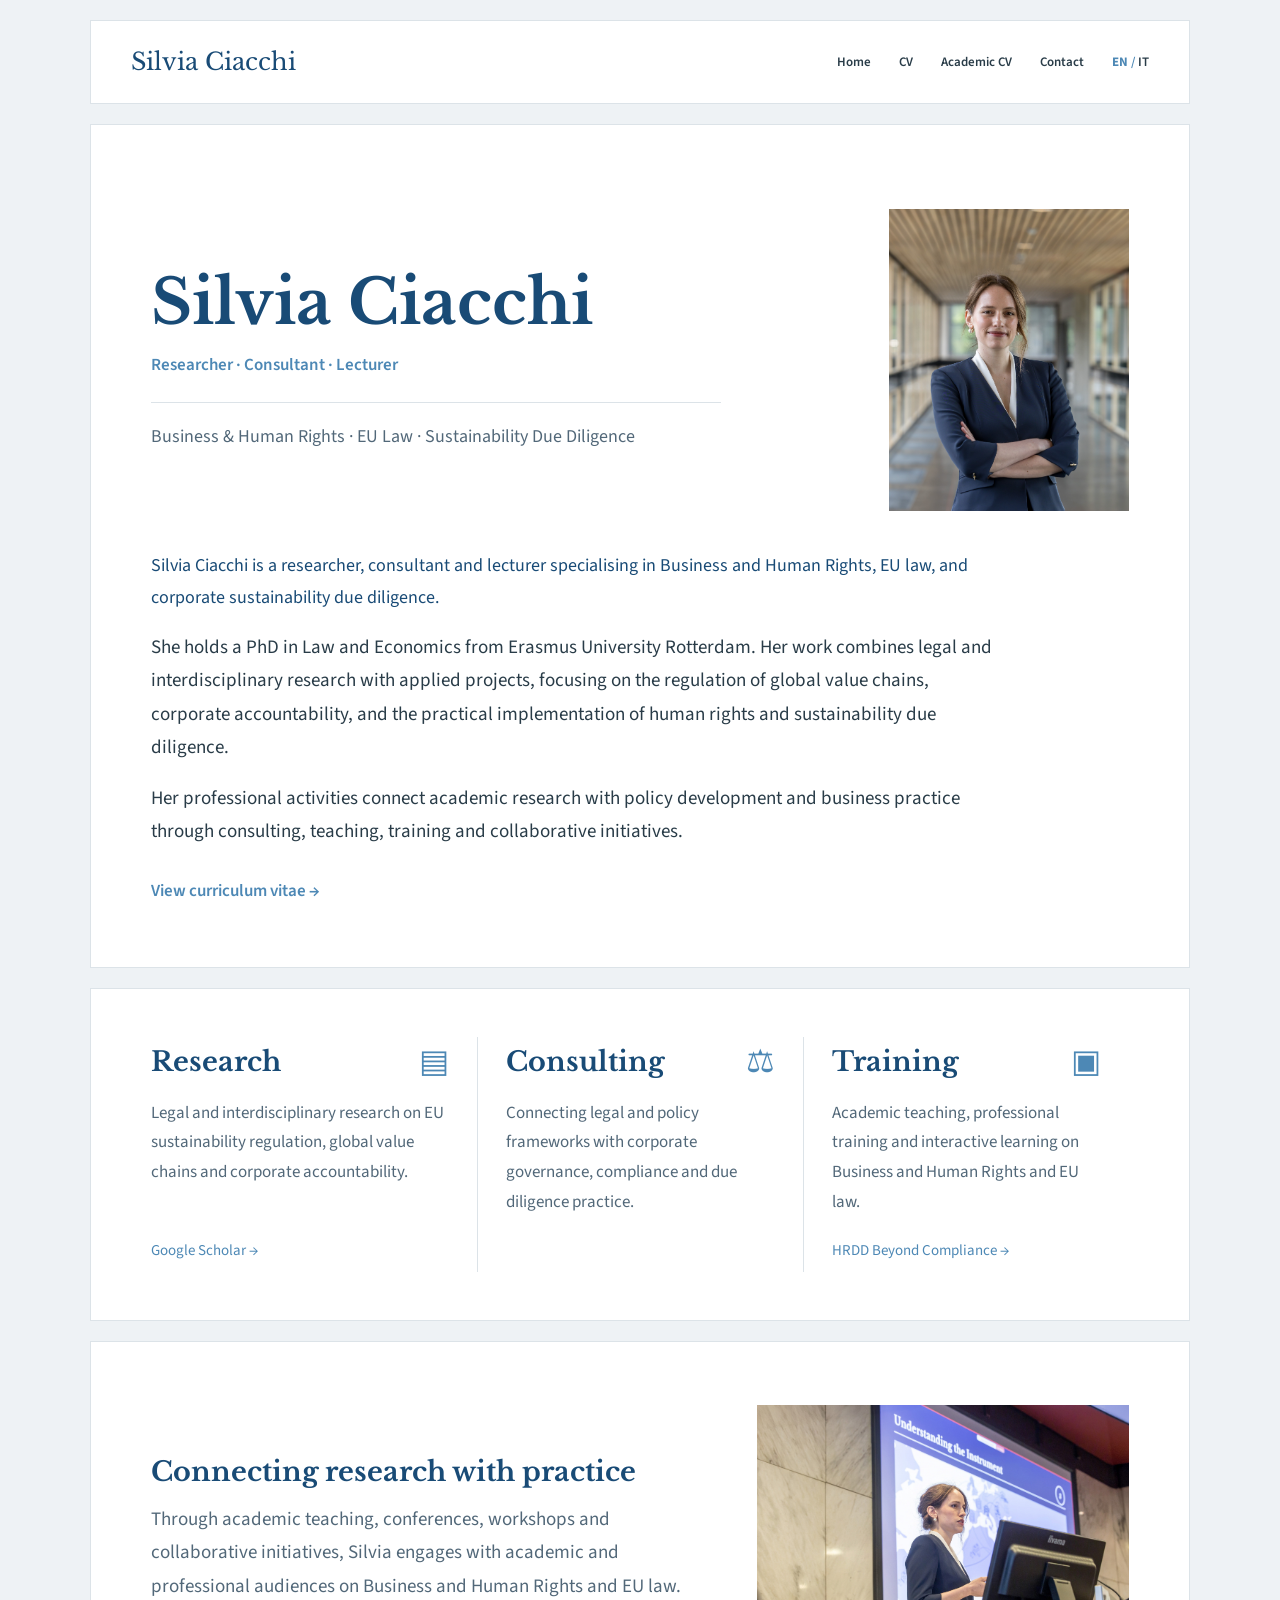
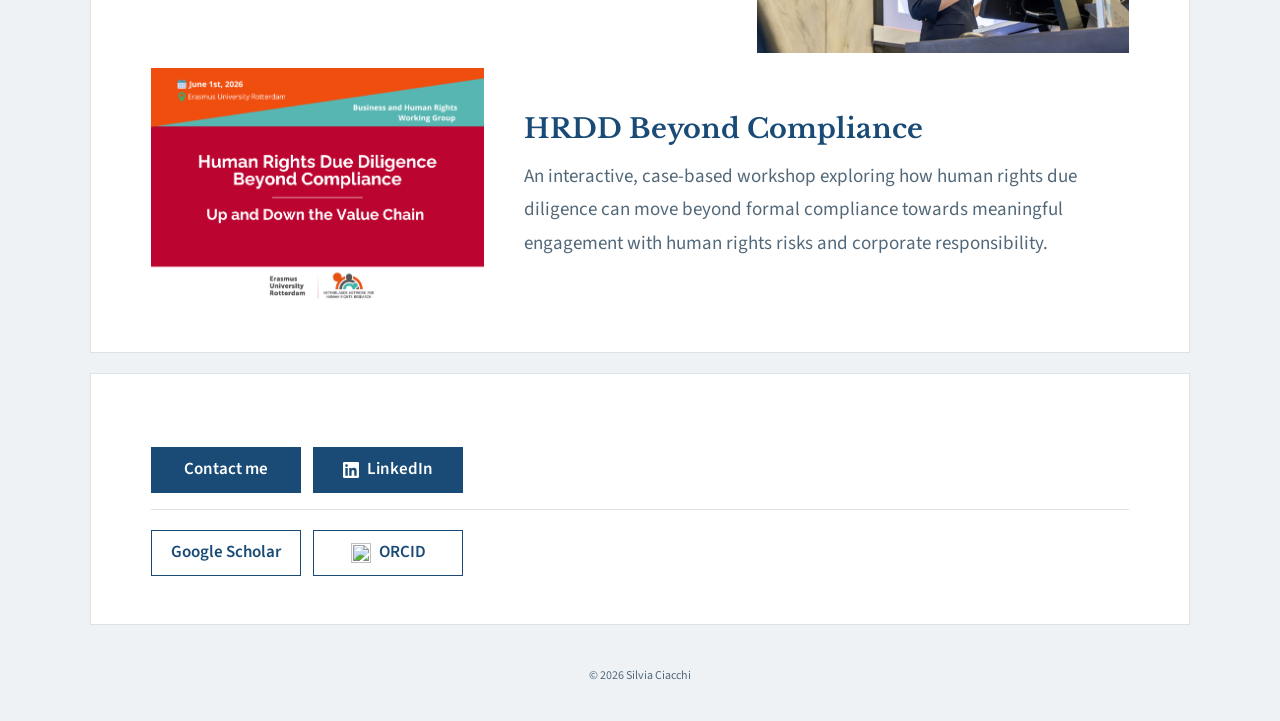
==== commit 511d822f: "Update index.html" ====
--- a/index.html
+++ b/index.html
@@ -164,7 +164,7 @@
             <a href="https://www.humanrightshere.com/post/human-rights-due-diligence-beyond-compliance-up-and-down-the-value-chain-insights-from-the-2026-annual-event-of-the-nnhrr-business-and-human-rights-working-group"
              target="_blank"
              rel="noopener noreferrer">
-            The Beyond Compliance Workshop →
+            HRDD Beyond Compliance →
           </a>
         </div>
 
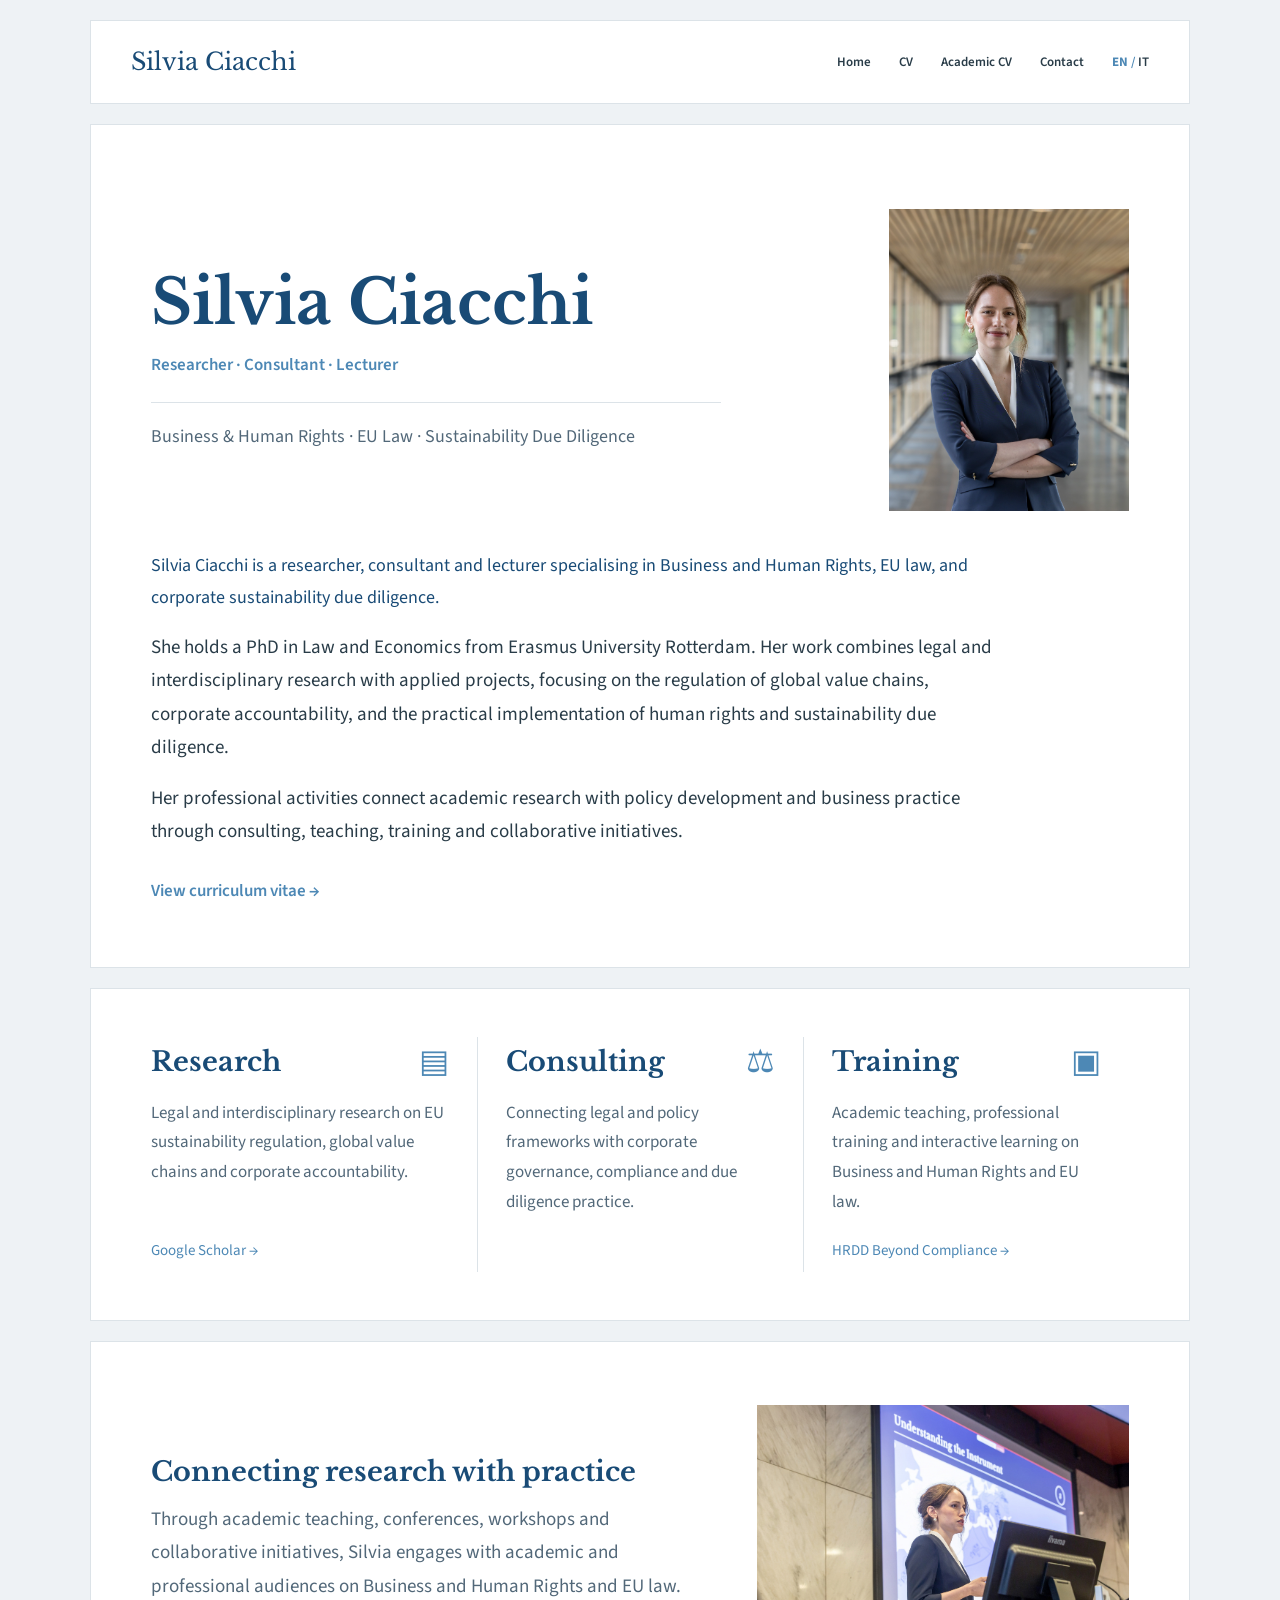
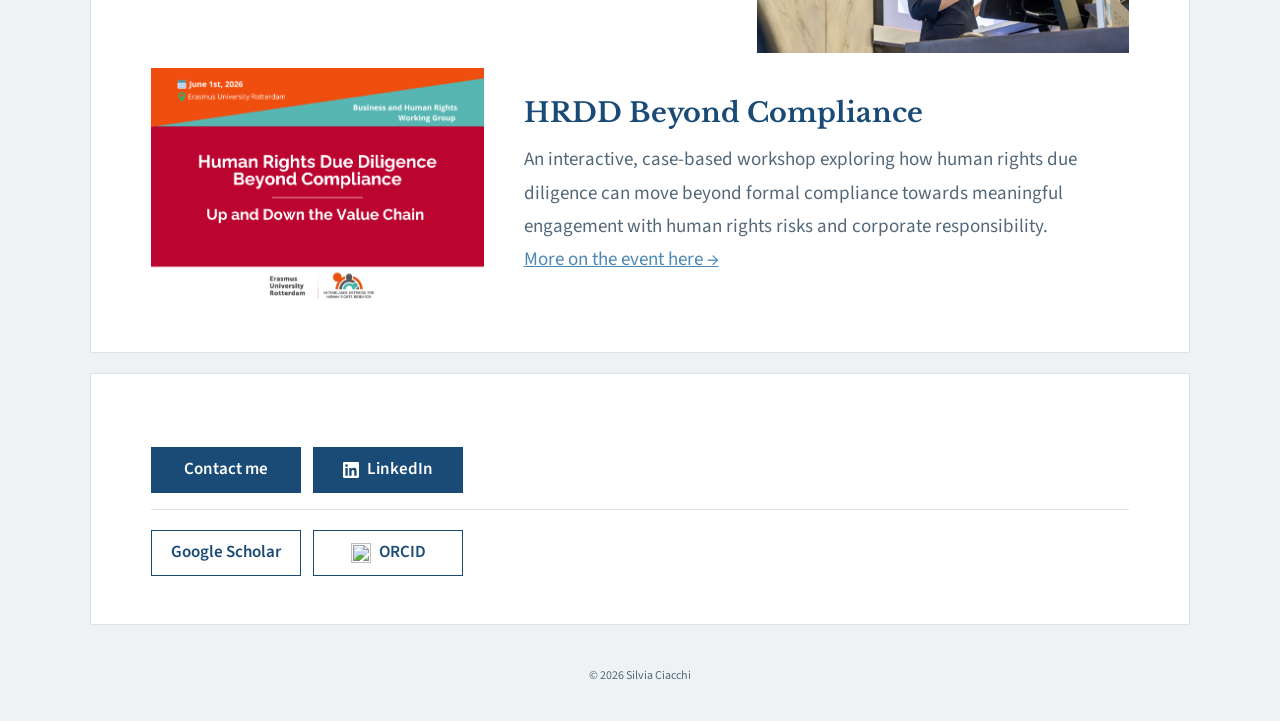
==== commit d647b568: "Update index.html" ====
--- a/index.html
+++ b/index.html
@@ -1,7 +1,7 @@
 
 <!DOCTYPE html>
 <html lang="en">
-
+ 
 <head>
   <meta charset="UTF-8">
   <meta name="viewport" content="width=device-width, initial-scale=1.0">
@@ -161,11 +161,13 @@
             interactive learning on Business and Human
             Rights and EU law.
           </p>
+          
             <a href="https://www.humanrightshere.com/post/human-rights-due-diligence-beyond-compliance-up-and-down-the-value-chain-insights-from-the-2026-annual-event-of-the-nnhrr-business-and-human-rights-working-group"
              target="_blank"
              rel="noopener noreferrer">
             HRDD Beyond Compliance →
           </a>
+          
         </div>
 
       </div>
@@ -220,6 +222,10 @@
               with human rights risks and corporate
               responsibility.
             </p>
+           <a href="https://www.humanrightshere.com/post/human-rights-due-diligence-beyond-compliance-up-and-down-the-value-chain-insights-from-the-2026-annual-event-of-the-nnhrr-business-and-human-rights-working-group"
+             target="_blank"
+             rel="noopener noreferrer">
+            More on the event here →
           </div>
 
         </div>
